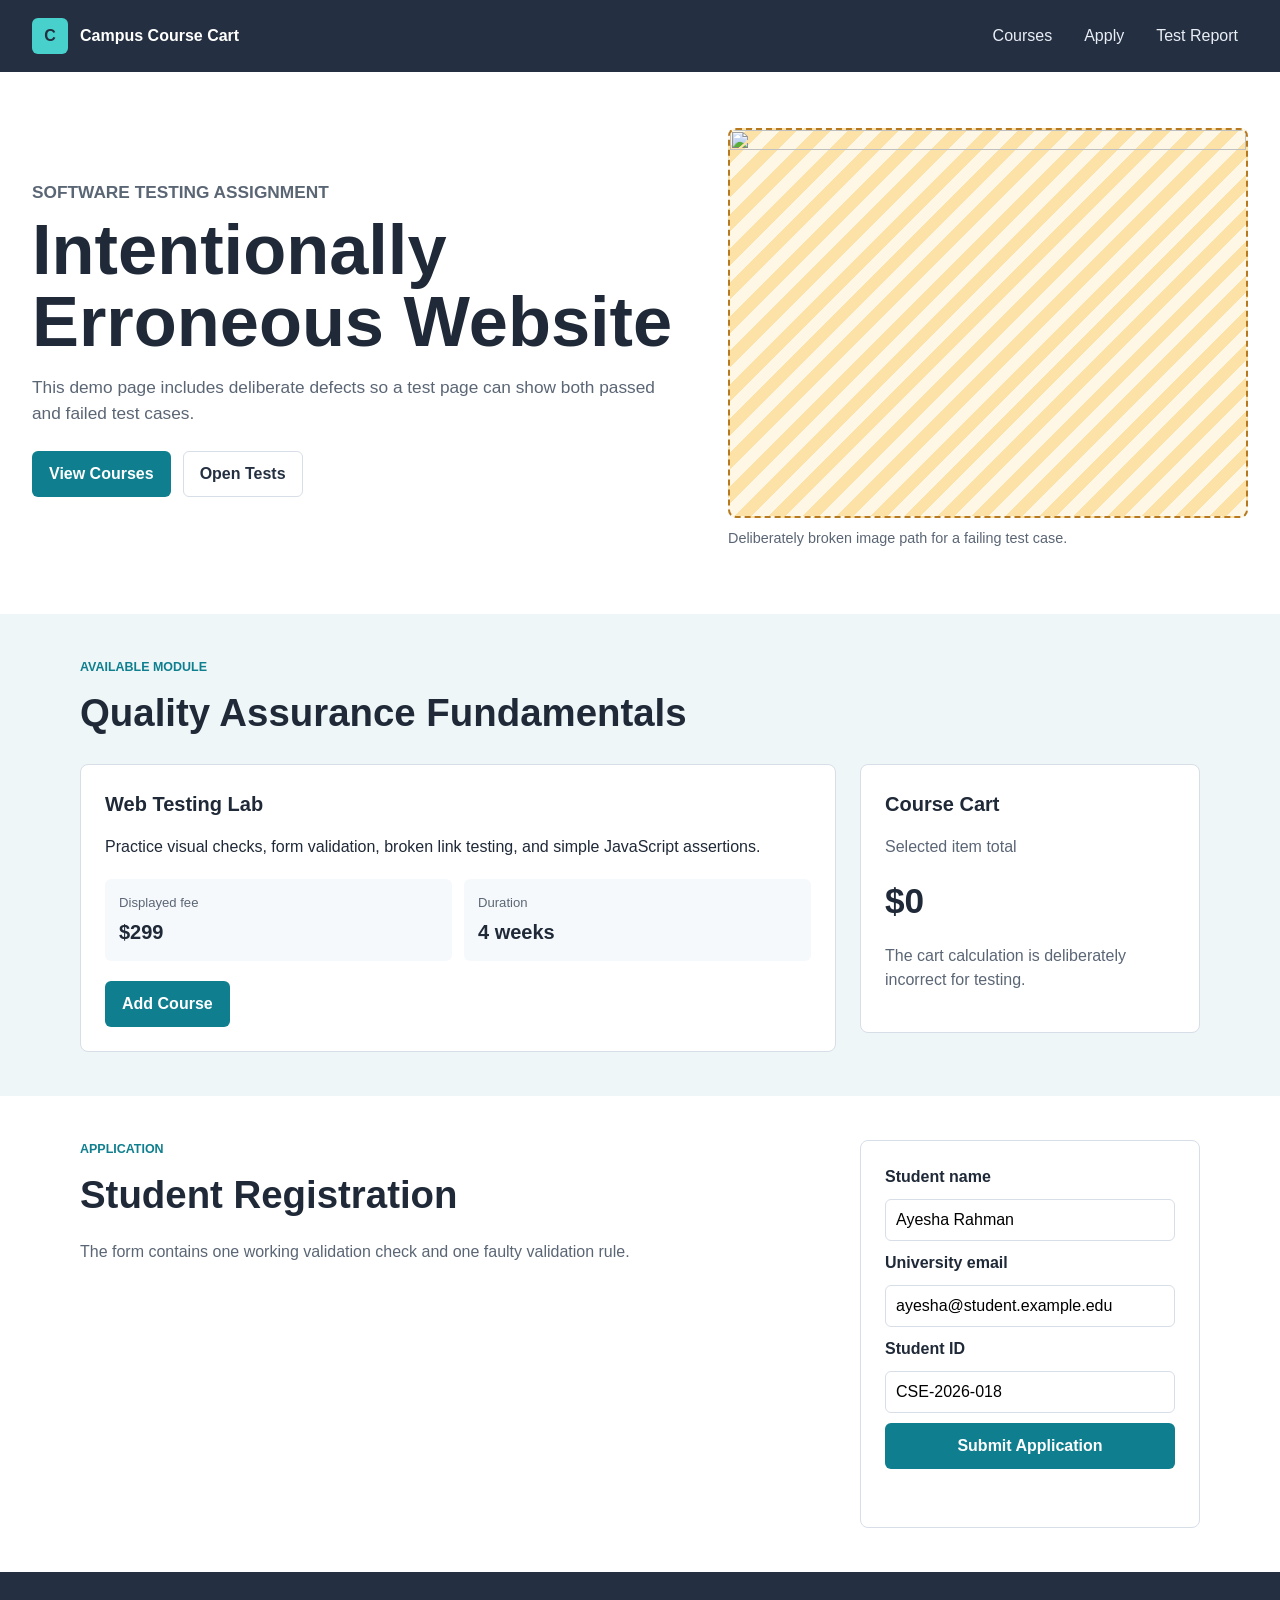
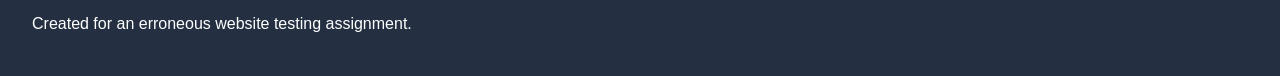
==== index.html @ 8a2e1907 "upload code" ====
<!doctype html>
<html lang="en">
  <head>
    <meta charset="UTF-8">
    <meta name="viewport" content="width=device-width, initial-scale=1.0">
    <title>Campus Course Cart - Erroneous Website</title>
    <link rel="stylesheet" href="styles.css">
  </head>
  <body>
    <header class="topbar">
      <a class="brand" href="index.html" aria-label="Campus Course Cart home">
        <span class="brand-mark">C</span>
        <span>Campus Course Cart</span>
      </a>
      <nav class="nav-links" aria-label="Main navigation">
        <a href="#courses">Courses</a>
        <a href="#admission-form">Apply</a>
        <a href="tests.html">Test Report</a>
      </nav>
    </header>

    <main>
      <section class="hero">
        <div class="hero-copy">
          <p class="eyebrow">Software Testing Assignment</p>
          <h1>Intentionally Erroneous Website</h1>
          <p>
            This demo page includes deliberate defects so a test page can show
            both passed and failed test cases.
          </p>
          <div class="hero-actions">
            <a class="button primary" href="#courses">View Courses</a>
            <a class="button secondary" href="tests.html">Open Tests</a>
          </div>
        </div>
        <figure class="hero-media">
          <img src="assets/missing-campus-lab.jpg" alt="">
          <figcaption>Deliberately broken image path for a failing test case.</figcaption>
        </figure>
      </section>

      <section class="section-band" id="courses" aria-labelledby="courses-title">
        <div class="section-inner">
          <div class="section-heading">
            <p class="eyebrow">Available module</p>
            <h2 id="courses-title">Quality Assurance Fundamentals</h2>
          </div>
          <div class="course-grid">
            <article class="course-card" data-price="199">
              <div>
                <h3>Web Testing Lab</h3>
                <p>
                  Practice visual checks, form validation, broken link testing,
                  and simple JavaScript assertions.
                </p>
              </div>
              <dl class="course-meta">
                <div>
                  <dt>Displayed fee</dt>
                  <dd id="displayed-price">$299</dd>
                </div>
                <div>
                  <dt>Duration</dt>
                  <dd>4 weeks</dd>
                </div>
              </dl>
              <button class="button primary" id="add-course" type="button">
                Add Course
              </button>
            </article>

            <aside class="summary-panel" aria-labelledby="cart-title">
              <h3 id="cart-title">Course Cart</h3>
              <p class="muted">Selected item total</p>
              <output id="cart-total">$0</output>
              <p class="small-note">
                The cart calculation is deliberately incorrect for testing.
              </p>
            </aside>
          </div>
        </div>
      </section>

      <section class="section-band light" aria-labelledby="form-title">
        <div class="section-inner form-layout">
          <div>
            <p class="eyebrow">Application</p>
            <h2 id="form-title">Student Registration</h2>
            <p class="muted">
              The form contains one working validation check and one faulty
              validation rule.
            </p>
          </div>

          <form class="registration-form" id="registration-form" novalidate>
            <label for="student-name">Student name</label>
            <input id="student-name" name="student-name" type="text" value="Ayesha Rahman">

            <label for="student-email">University email</label>
            <input id="student-email" name="student-email" type="email" value="ayesha@student.example.edu">

            <label for="student-id">Student ID</label>
            <input id="student-id" name="student-id" type="text" value="CSE-2026-018">

            <button class="button primary" id="submit-application" type="button">
              Submit Application
            </button>
            <p class="form-message" id="form-message" aria-live="polite"></p>
          </form>
        </div>
      </section>
    </main>

    <footer class="footer">
      <p>Created for an erroneous website testing assignment.</p>
    </footer>

    <script src="app.js"></script>
  </body>
</html>
---- styles.css ----
:root {
  --ink: #1f2937;
  --muted: #5b6675;
  --line: #d7dee8;
  --paper: #ffffff;
  --mist: #f4f7fb;
  --cyan: #0f7f8f;
  --green: #147a48;
  --red: #b42318;
  --amber: #b7791f;
  --charcoal: #243041;
}

* {
  box-sizing: border-box;
}

body {
  margin: 0;
  color: var(--ink);
  font-family: Arial, Helvetica, sans-serif;
  background: var(--mist);
  line-height: 1.5;
}

a {
  color: inherit;
}

.topbar {
  display: flex;
  align-items: center;
  justify-content: space-between;
  gap: 20px;
  min-height: 72px;
  padding: 0 32px;
  color: #ffffff;
  background: var(--charcoal);
}

.brand,
.nav-links {
  display: flex;
  align-items: center;
  gap: 12px;
}

.brand {
  font-weight: 700;
  text-decoration: none;
}

.brand-mark {
  display: inline-grid;
  width: 36px;
  height: 36px;
  place-items: center;
  border-radius: 6px;
  color: var(--charcoal);
  background: #48d1cc;
}

.nav-links a {
  padding: 8px 10px;
  border-radius: 6px;
  color: #e9eef6;
  text-decoration: none;
}

.nav-links a:hover {
  background: rgba(255, 255, 255, 0.12);
}

.hero,
.report-hero {
  display: grid;
  grid-template-columns: minmax(0, 1fr) minmax(280px, 520px);
  gap: 40px;
  align-items: center;
  padding: 56px 32px 64px;
  background: #ffffff;
}

.hero-copy,
.report-hero > div:first-child,
.section-inner {
  max-width: 1120px;
}

.hero h1,
.report-hero h1 {
  max-width: 760px;
  margin: 0 0 14px;
  font-size: clamp(2rem, 6vw, 4.4rem);
  line-height: 1.02;
  letter-spacing: 0;
}

.hero p,
.report-hero p {
  max-width: 640px;
  color: var(--muted);
  font-size: 1.08rem;
}

.eyebrow {
  margin: 0 0 8px;
  color: var(--cyan);
  font-size: 0.78rem;
  font-weight: 700;
  letter-spacing: 0;
  text-transform: uppercase;
}

.hero-actions {
  display: flex;
  flex-wrap: wrap;
  gap: 12px;
  margin-top: 24px;
}

.button {
  display: inline-flex;
  align-items: center;
  justify-content: center;
  min-height: 42px;
  padding: 10px 16px;
  border: 1px solid transparent;
  border-radius: 6px;
  font: inherit;
  font-weight: 700;
  text-decoration: none;
  cursor: pointer;
}

.button.primary {
  color: #ffffff;
  background: var(--cyan);
}

.button.secondary {
  color: var(--charcoal);
  border-color: var(--line);
  background: #ffffff;
}

.hero-media {
  margin: 0;
}

.hero-media img {
  display: block;
  width: 100%;
  aspect-ratio: 4 / 3;
  object-fit: cover;
  border: 2px dashed var(--amber);
  border-radius: 8px;
  background: repeating-linear-gradient(
    135deg,
    #fff7e6,
    #fff7e6 12px,
    #fde2a8 12px,
    #fde2a8 24px
  );
}

.hero-media figcaption,
.small-note,
.muted {
  color: var(--muted);
}

.hero-media figcaption {
  margin-top: 10px;
  font-size: 0.9rem;
}

.section-band {
  padding: 44px 32px;
  background: #eef6f7;
}

.section-band.light {
  background: #ffffff;
}

.section-inner {
  margin: 0 auto;
}

.section-heading {
  margin-bottom: 22px;
}

.section-heading h2,
.form-layout h2 {
  margin: 0;
  font-size: clamp(1.6rem, 4vw, 2.4rem);
  letter-spacing: 0;
}

.course-grid,
.form-layout {
  display: grid;
  grid-template-columns: minmax(0, 1fr) 340px;
  gap: 24px;
  align-items: start;
}

.course-card,
.summary-panel,
.registration-form {
  border: 1px solid var(--line);
  border-radius: 8px;
  background: var(--paper);
}

.course-card,
.summary-panel {
  padding: 24px;
}

.course-card h3,
.summary-panel h3 {
  margin: 0 0 10px;
  font-size: 1.25rem;
}

.course-meta {
  display: grid;
  grid-template-columns: repeat(2, minmax(0, 1fr));
  gap: 12px;
  margin: 20px 0;
}

.course-meta div {
  padding: 14px;
  border-radius: 6px;
  background: #f6f9fc;
}

.course-meta dt {
  color: var(--muted);
  font-size: 0.82rem;
}

.course-meta dd {
  margin: 4px 0 0;
  font-size: 1.25rem;
  font-weight: 700;
}

#cart-total {
  display: block;
  margin: 8px 0;
  font-size: 2.2rem;
  font-weight: 800;
}

.registration-form {
  display: grid;
  gap: 10px;
  padding: 24px;
}

.registration-form label {
  font-weight: 700;
}

.registration-form input {
  width: 100%;
  min-height: 42px;
  padding: 8px 10px;
  border: 1px solid var(--line);
  border-radius: 6px;
  font: inherit;
}

.form-message {
  min-height: 24px;
  margin: 0;
  color: var(--red);
  font-weight: 700;
}

.footer {
  padding: 24px 32px;
  color: #ffffff;
  background: var(--charcoal);
}

.scoreboard {
  display: grid;
  grid-template-columns: repeat(2, minmax(120px, 1fr));
  gap: 12px;
}

.scoreboard div {
  padding: 22px;
  border: 1px solid var(--line);
  border-radius: 8px;
  background: #ffffff;
}

.scoreboard span {
  display: block;
  font-size: 3rem;
  font-weight: 800;
}

.scoreboard small {
  color: var(--muted);
  font-weight: 700;
  text-transform: uppercase;
}

.result-table-wrap {
  overflow-x: auto;
  border: 1px solid var(--line);
  border-radius: 8px;
  background: #ffffff;
}

.result-table {
  width: 100%;
  min-width: 760px;
  border-collapse: collapse;
}

.result-table th,
.result-table td {
  padding: 14px 16px;
  border-bottom: 1px solid var(--line);
  text-align: left;
  vertical-align: top;
}

.result-table th {
  color: #ffffff;
  background: var(--charcoal);
}

.result-table tr:last-child td {
  border-bottom: 0;
}

.status {
  display: inline-flex;
  min-width: 78px;
  justify-content: center;
  padding: 5px 9px;
  border-radius: 999px;
  color: #ffffff;
  font-size: 0.82rem;
  font-weight: 800;
}

.status.pass {
  background: var(--green);
}

.status.fail {
  background: var(--red);
}

.test-frame {
  position: absolute;
  width: 1px;
  height: 1px;
  border: 0;
  opacity: 0;
  pointer-events: none;
}

@media (max-width: 800px) {
  .topbar,
  .nav-links,
  .hero-actions {
    align-items: stretch;
  }

  .topbar {
    flex-direction: column;
    padding: 16px;
  }

  .nav-links {
    width: 100%;
    justify-content: space-between;
  }

  .hero,
  .report-hero,
  .course-grid,
  .form-layout {
    grid-template-columns: 1fr;
  }

  .hero,
  .report-hero,
  .section-band {
    padding-right: 18px;
    padding-left: 18px;
  }
}
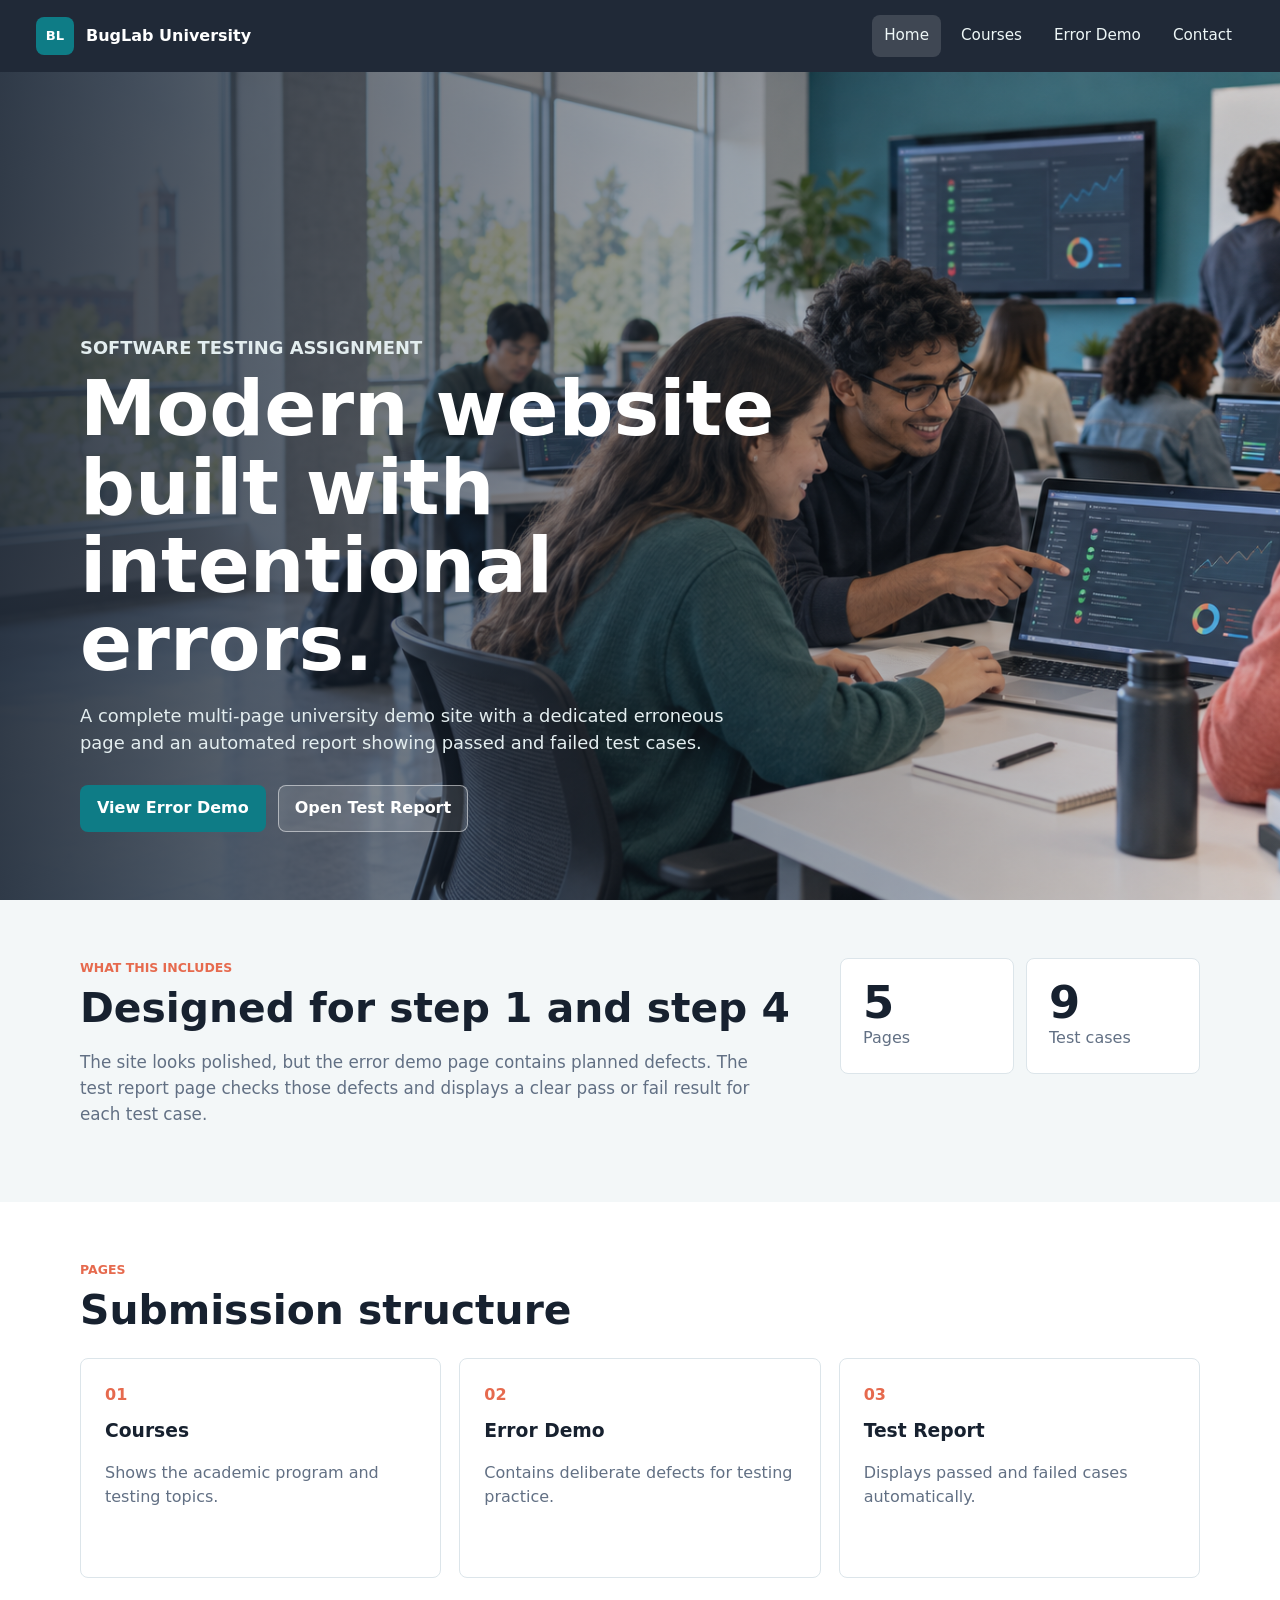
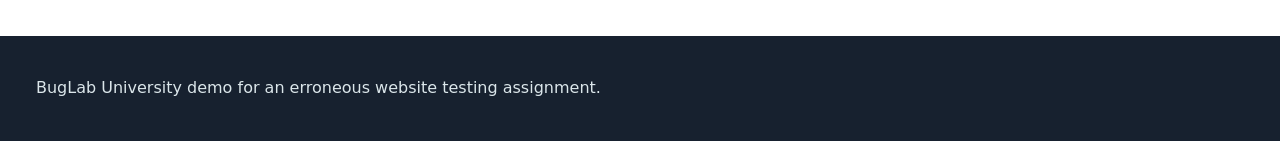
==== commit 04e3db96: "new design" ====
--- a/index.html
+++ b/index.html
@@ -3,116 +3,96 @@
   <head>
     <meta charset="UTF-8">
     <meta name="viewport" content="width=device-width, initial-scale=1.0">
-    <title>Campus Course Cart - Erroneous Website</title>
+    <title>BugLab University - Modern Erroneous Website</title>
     <link rel="stylesheet" href="styles.css">
   </head>
   <body>
-    <header class="topbar">
-      <a class="brand" href="index.html" aria-label="Campus Course Cart home">
-        <span class="brand-mark">C</span>
-        <span>Campus Course Cart</span>
+    <header class="site-header">
+      <a class="brand" href="index.html" aria-label="BugLab University home">
+        <span class="brand-mark">BL</span>
+        <span>BugLab University</span>
       </a>
-      <nav class="nav-links" aria-label="Main navigation">
-        <a href="#courses">Courses</a>
-        <a href="#admission-form">Apply</a>
-        <a href="tests.html">Test Report</a>
+      <button class="menu-toggle" type="button" aria-expanded="false" aria-controls="site-nav">Menu</button>
+      <nav class="site-nav" id="site-nav" aria-label="Main navigation">
+        <a class="active" href="index.html">Home</a>
+        <a href="courses.html">Courses</a>
+        <a href="error-demo.html">Error Demo</a>
+        <!-- <a href="tests.html">Test Report</a> -->
+        <a href="contact.html">Contact</a>
       </nav>
     </header>
 
     <main>
       <section class="hero">
-        <div class="hero-copy">
+        <img src="assets/testing-lab-hero.png" alt="Students testing software in a modern university lab">
+        <div class="hero-overlay"></div>
+        <div class="hero-content">
           <p class="eyebrow">Software Testing Assignment</p>
-          <h1>Intentionally Erroneous Website</h1>
+          <h1>Modern website built with intentional errors.</h1>
           <p>
-            This demo page includes deliberate defects so a test page can show
-            both passed and failed test cases.
+            A complete multi-page university demo site with a dedicated erroneous page
+            and an automated report showing passed and failed test cases.
           </p>
-          <div class="hero-actions">
-            <a class="button primary" href="#courses">View Courses</a>
-            <a class="button secondary" href="tests.html">Open Tests</a>
-          </div>
-        </div>
-        <figure class="hero-media">
-          <img src="assets/missing-campus-lab.jpg" alt="">
-          <figcaption>Deliberately broken image path for a failing test case.</figcaption>
-        </figure>
-      </section>
-
-      <section class="section-band" id="courses" aria-labelledby="courses-title">
-        <div class="section-inner">
-          <div class="section-heading">
-            <p class="eyebrow">Available module</p>
-            <h2 id="courses-title">Quality Assurance Fundamentals</h2>
-          </div>
-          <div class="course-grid">
-            <article class="course-card" data-price="199">
-              <div>
-                <h3>Web Testing Lab</h3>
-                <p>
-                  Practice visual checks, form validation, broken link testing,
-                  and simple JavaScript assertions.
-                </p>
-              </div>
-              <dl class="course-meta">
-                <div>
-                  <dt>Displayed fee</dt>
-                  <dd id="displayed-price">$299</dd>
-                </div>
-                <div>
-                  <dt>Duration</dt>
-                  <dd>4 weeks</dd>
-                </div>
-              </dl>
-              <button class="button primary" id="add-course" type="button">
-                Add Course
-              </button>
-            </article>
-
-            <aside class="summary-panel" aria-labelledby="cart-title">
-              <h3 id="cart-title">Course Cart</h3>
-              <p class="muted">Selected item total</p>
-              <output id="cart-total">$0</output>
-              <p class="small-note">
-                The cart calculation is deliberately incorrect for testing.
-              </p>
-            </aside>
+          <div class="actions">
+            <a class="btn primary" href="error-demo.html">View Error Demo</a>
+            <a class="btn ghost" href="tests.html">Open Test Report</a>
           </div>
         </div>
       </section>
 
-      <section class="section-band light" aria-labelledby="form-title">
-        <div class="section-inner form-layout">
+      <section class="band">
+        <div class="container split">
           <div>
-            <p class="eyebrow">Application</p>
-            <h2 id="form-title">Student Registration</h2>
-            <p class="muted">
-              The form contains one working validation check and one faulty
-              validation rule.
+            <p class="eyebrow">What this includes</p>
+            <h2>Designed for step 1 and step 4</h2>
+            <p class="lead">
+              The site looks polished, but the error demo page contains planned
+              defects. The test report page checks those defects and displays a
+              clear pass or fail result for each test case.
             </p>
           </div>
+          <div class="metric-grid">
+            <article class="metric">
+              <strong>5</strong>
+              <span>Pages</span>
+            </article>
+            <article class="metric">
+              <strong>9</strong>
+              <span>Test cases</span>
+            </article>
+          </div>
+        </div>
+      </section>
 
-          <form class="registration-form" id="registration-form" novalidate>
-            <label for="student-name">Student name</label>
-            <input id="student-name" name="student-name" type="text" value="Ayesha Rahman">
-
-            <label for="student-email">University email</label>
-            <input id="student-email" name="student-email" type="email" value="ayesha@student.example.edu">
-
-            <label for="student-id">Student ID</label>
-            <input id="student-id" name="student-id" type="text" value="CSE-2026-018">
-
-            <button class="button primary" id="submit-application" type="button">
-              Submit Application
-            </button>
-            <p class="form-message" id="form-message" aria-live="polite"></p>
-          </form>
+      <section class="band light">
+        <div class="container">
+          <div class="section-title">
+            <p class="eyebrow">Pages</p>
+            <h2>Submission structure</h2>
+          </div>
+          <div class="card-grid">
+            <a class="feature-card" href="courses.html">
+              <span>01</span>
+              <h3>Courses</h3>
+              <p>Shows the academic program and testing topics.</p>
+            </a>
+            <a class="feature-card" href="error-demo.html">
+              <span>02</span>
+              <h3>Error Demo</h3>
+              <p>Contains deliberate defects for testing practice.</p>
+            </a>
+            <a class="feature-card" href="tests.html">
+              <span>03</span>
+              <h3>Test Report</h3>
+              <p>Displays passed and failed cases automatically.</p>
+            </a>
+          </div>
         </div>
       </section>
     </main>
 
-    <footer class="footer">
-      <p>Created for an erroneous website testing assignment.</p>
+    <footer class="site-footer">
+      <p>BugLab University demo for an erroneous website testing assignment.</p>
     </footer>
 
     <script src="app.js"></script>
--- a/styles.css
+++ b/styles.css
@@ -1,14 +1,15 @@
 :root {
-  --ink: #1f2937;
-  --muted: #5b6675;
-  --line: #d7dee8;
+  --ink: #17212f;
+  --muted: #627084;
   --paper: #ffffff;
-  --mist: #f4f7fb;
-  --cyan: #0f7f8f;
-  --green: #147a48;
-  --red: #b42318;
-  --amber: #b7791f;
-  --charcoal: #243041;
+  --soft: #f3f7f8;
+  --line: #dce5ea;
+  --teal: #0e7c86;
+  --teal-dark: #075b64;
+  --coral: #e66a4e;
+  --navy: #1f375d;
+  --green: #14804a;
+  --red: #ba2f28;
 }
 
 * {
@@ -18,225 +19,375 @@
 body {
   margin: 0;
   color: var(--ink);
-  font-family: Arial, Helvetica, sans-serif;
-  background: var(--mist);
-  line-height: 1.5;
+  font-family: Inter, ui-sans-serif, system-ui, -apple-system, BlinkMacSystemFont, "Segoe UI", Arial, sans-serif;
+  background: var(--soft);
+  line-height: 1.55;
 }
 
 a {
   color: inherit;
 }
 
-.topbar {
+.site-header {
+  position: sticky;
+  top: 0;
+  z-index: 10;
   display: flex;
   align-items: center;
   justify-content: space-between;
-  gap: 20px;
+  gap: 22px;
   min-height: 72px;
-  padding: 0 32px;
-  color: #ffffff;
-  background: var(--charcoal);
-}
-
-.brand,
-.nav-links {
+  padding: 0 36px;
+  color: #ffffff;
+  background: rgba(23, 33, 47, 0.96);
+  backdrop-filter: blur(14px);
+}
+
+.brand {
+  display: inline-flex;
+  align-items: center;
+  gap: 12px;
+  font-weight: 800;
+  text-decoration: none;
+}
+
+.brand-mark {
+  display: inline-grid;
+  width: 38px;
+  height: 38px;
+  place-items: center;
+  border-radius: 8px;
+  color: #ffffff;
+  background: var(--teal);
+  font-size: 0.82rem;
+}
+
+.site-nav {
   display: flex;
   align-items: center;
-  gap: 12px;
-}
-
-.brand {
-  font-weight: 700;
+  gap: 8px;
+}
+
+.site-nav a,
+.menu-toggle {
+  border-radius: 8px;
+  color: #eef7f7;
   text-decoration: none;
-}
-
-.brand-mark {
-  display: inline-grid;
-  width: 36px;
-  height: 36px;
-  place-items: center;
-  border-radius: 6px;
-  color: var(--charcoal);
-  background: #48d1cc;
-}
-
-.nav-links a {
-  padding: 8px 10px;
-  border-radius: 6px;
-  color: #e9eef6;
-  text-decoration: none;
-}
-
-.nav-links a:hover {
-  background: rgba(255, 255, 255, 0.12);
-}
-
-.hero,
-.report-hero {
-  display: grid;
-  grid-template-columns: minmax(0, 1fr) minmax(280px, 520px);
-  gap: 40px;
-  align-items: center;
-  padding: 56px 32px 64px;
-  background: #ffffff;
-}
-
-.hero-copy,
-.report-hero > div:first-child,
-.section-inner {
-  max-width: 1120px;
-}
-
-.hero h1,
-.report-hero h1 {
-  max-width: 760px;
-  margin: 0 0 14px;
-  font-size: clamp(2rem, 6vw, 4.4rem);
+  font-size: 0.95rem;
+}
+
+.site-nav a {
+  padding: 9px 12px;
+}
+
+.site-nav a:hover,
+.site-nav a.active {
+  background: rgba(255, 255, 255, 0.14);
+}
+
+.menu-toggle {
+  display: none;
+  border: 1px solid rgba(255, 255, 255, 0.22);
+  padding: 8px 12px;
+  background: transparent;
+}
+
+.hero {
+  position: relative;
+  min-height: calc(100vh - 72px);
+  display: grid;
+  align-items: end;
+  overflow: hidden;
+  background: var(--ink);
+}
+
+.hero img {
+  position: absolute;
+  inset: 0;
+  width: 100%;
+  height: 100%;
+  object-fit: cover;
+}
+
+.hero-overlay {
+  position: absolute;
+  inset: 0;
+  background: linear-gradient(90deg, rgba(23, 33, 47, 0.88), rgba(23, 33, 47, 0.44), rgba(23, 33, 47, 0.12));
+}
+
+.hero-content {
+  position: relative;
+  width: min(1120px, calc(100% - 48px));
+  margin: 0 auto;
+  padding: 0 0 68px;
+  color: #ffffff;
+}
+
+.hero-content h1,
+.page-header h1 {
+  max-width: 780px;
+  margin: 0 0 16px;
+  font-size: clamp(2.15rem, 6vw, 4.8rem);
   line-height: 1.02;
   letter-spacing: 0;
 }
 
-.hero p,
-.report-hero p {
-  max-width: 640px;
-  color: var(--muted);
-  font-size: 1.08rem;
+.hero-content p {
+  max-width: 680px;
+  color: #e3edef;
+  font-size: 1.12rem;
 }
 
 .eyebrow {
-  margin: 0 0 8px;
-  color: var(--cyan);
+  margin: 0 0 9px;
+  color: var(--coral);
   font-size: 0.78rem;
-  font-weight: 700;
+  font-weight: 850;
   letter-spacing: 0;
   text-transform: uppercase;
 }
 
-.hero-actions {
+.actions {
   display: flex;
   flex-wrap: wrap;
   gap: 12px;
-  margin-top: 24px;
-}
-
-.button {
+  margin-top: 28px;
+}
+
+.btn {
   display: inline-flex;
   align-items: center;
   justify-content: center;
-  min-height: 42px;
+  min-height: 44px;
   padding: 10px 16px;
   border: 1px solid transparent;
-  border-radius: 6px;
+  border-radius: 8px;
   font: inherit;
-  font-weight: 700;
+  font-weight: 800;
   text-decoration: none;
   cursor: pointer;
 }
 
-.button.primary {
-  color: #ffffff;
-  background: var(--cyan);
-}
-
-.button.secondary {
-  color: var(--charcoal);
-  border-color: var(--line);
+.btn.primary {
+  color: #ffffff;
+  background: var(--teal);
+}
+
+.btn.primary:hover {
+  background: var(--teal-dark);
+}
+
+.btn.ghost {
+  color: #ffffff;
+  border-color: rgba(255, 255, 255, 0.5);
+  background: rgba(255, 255, 255, 0.12);
+}
+
+.container {
+  width: min(1120px, calc(100% - 48px));
+  margin: 0 auto;
+}
+
+.band {
+  padding: 58px 0;
+  background: var(--soft);
+}
+
+.band.light {
   background: #ffffff;
 }
 
-.hero-media {
+.split,
+.report-top,
+.product-layout,
+.form-layout,
+.contact-grid {
+  display: grid;
+  grid-template-columns: minmax(0, 1fr) 360px;
+  gap: 28px;
+  align-items: start;
+}
+
+.lead {
+  max-width: 680px;
+  color: var(--muted);
+  font-size: 1.05rem;
+}
+
+.page-header .lead {
+  color: #e9f3f4;
+}
+
+.section-title {
+  margin-bottom: 24px;
+}
+
+.section-title h2,
+.split h2,
+.form-layout h2 {
   margin: 0;
-}
-
-.hero-media img {
+  font-size: clamp(1.6rem, 4vw, 2.55rem);
+  line-height: 1.12;
+  letter-spacing: 0;
+}
+
+.metric-grid,
+.scoreboard {
+  display: grid;
+  grid-template-columns: repeat(2, minmax(0, 1fr));
+  gap: 12px;
+}
+
+.metric,
+.scoreboard div,
+.feature-card,
+.course-row,
+.course-card,
+.summary-panel,
+.registration-form,
+.contact-panel {
+  border: 1px solid var(--line);
+  border-radius: 8px;
+  background: var(--paper);
+}
+
+.metric,
+.scoreboard div {
+  padding: 22px;
+}
+
+.metric strong,
+.scoreboard span {
+  display: block;
+  font-size: 2.8rem;
+  line-height: 1;
+}
+
+.metric span,
+.scoreboard small,
+.muted,
+.small-note {
+  color: var(--muted);
+}
+
+.card-grid {
+  display: grid;
+  grid-template-columns: repeat(3, minmax(0, 1fr));
+  gap: 18px;
+}
+
+.feature-card {
+  min-height: 220px;
+  padding: 24px;
+  text-decoration: none;
+  transition: transform 180ms ease, border-color 180ms ease;
+}
+
+.feature-card:hover {
+  transform: translateY(-4px);
+  border-color: var(--teal);
+}
+
+.feature-card span {
+  color: var(--coral);
+  font-weight: 850;
+}
+
+.feature-card h3,
+.course-row h2,
+.course-card h2,
+.summary-panel h2,
+.contact-panel h2 {
+  margin: 8px 0;
+  letter-spacing: 0;
+}
+
+.feature-card p,
+.course-row p,
+.course-card p,
+.contact-panel p,
+.contact-panel li {
+  color: var(--muted);
+}
+
+.page-header {
+  padding: 78px 0 64px;
+  color: #ffffff;
+  background:
+    linear-gradient(135deg, rgba(14, 124, 134, 0.92), rgba(31, 55, 93, 0.96)),
+    url("assets/testing-lab-hero.png") center / cover;
+}
+
+.page-header.compact {
+  padding-bottom: 48px;
+}
+
+.course-list {
+  display: grid;
+  gap: 16px;
+}
+
+.course-row {
+  display: flex;
+  align-items: center;
+  justify-content: space-between;
+  gap: 18px;
+  padding: 24px;
+}
+
+.tag {
+  display: inline-flex;
+  width: fit-content;
+  margin: 0 0 8px;
+  padding: 5px 9px;
+  border-radius: 999px;
+  color: #ffffff;
+  background: var(--teal);
+  font-size: 0.78rem;
+  font-weight: 800;
+}
+
+.tag.coral {
+  background: var(--coral);
+}
+
+.tag.navy {
+  background: var(--navy);
+}
+
+.product-layout {
+  grid-template-columns: minmax(0, 1fr) 320px;
+}
+
+.course-card,
+.summary-panel,
+.registration-form,
+.contact-panel {
+  padding: 24px;
+}
+
+.broken-preview {
   display: block;
   width: 100%;
-  aspect-ratio: 4 / 3;
+  aspect-ratio: 16 / 8;
   object-fit: cover;
-  border: 2px dashed var(--amber);
-  border-radius: 8px;
-  background: repeating-linear-gradient(
-    135deg,
-    #fff7e6,
-    #fff7e6 12px,
-    #fde2a8 12px,
-    #fde2a8 24px
-  );
-}
-
-.hero-media figcaption,
-.small-note,
-.muted {
-  color: var(--muted);
-}
-
-.hero-media figcaption {
-  margin-top: 10px;
-  font-size: 0.9rem;
-}
-
-.section-band {
-  padding: 44px 32px;
-  background: #eef6f7;
-}
-
-.section-band.light {
-  background: #ffffff;
-}
-
-.section-inner {
-  margin: 0 auto;
-}
-
-.section-heading {
-  margin-bottom: 22px;
-}
-
-.section-heading h2,
-.form-layout h2 {
-  margin: 0;
-  font-size: clamp(1.6rem, 4vw, 2.4rem);
-  letter-spacing: 0;
-}
-
-.course-grid,
-.form-layout {
-  display: grid;
-  grid-template-columns: minmax(0, 1fr) 340px;
-  gap: 24px;
-  align-items: start;
-}
-
-.course-card,
-.summary-panel,
-.registration-form {
-  border: 1px solid var(--line);
-  border-radius: 8px;
-  background: var(--paper);
-}
-
-.course-card,
-.summary-panel {
-  padding: 24px;
-}
-
-.course-card h3,
-.summary-panel h3 {
-  margin: 0 0 10px;
-  font-size: 1.25rem;
+  margin-bottom: 20px;
+  border: 2px dashed var(--coral);
+  border-radius: 8px;
+  background: repeating-linear-gradient(135deg, #fff2ef, #fff2ef 12px, #ffd8d0 12px, #ffd8d0 24px);
 }
 
 .course-meta {
   display: grid;
   grid-template-columns: repeat(2, minmax(0, 1fr));
   gap: 12px;
-  margin: 20px 0;
+  margin: 22px 0;
 }
 
 .course-meta div {
   padding: 14px;
-  border-radius: 6px;
-  background: #f6f9fc;
+  border-radius: 8px;
+  background: #f6fafb;
 }
 
 .course-meta dt {
@@ -246,33 +397,33 @@
 
 .course-meta dd {
   margin: 4px 0 0;
-  font-size: 1.25rem;
-  font-weight: 700;
+  font-size: 1.35rem;
+  font-weight: 850;
 }
 
 #cart-total {
   display: block;
   margin: 8px 0;
-  font-size: 2.2rem;
-  font-weight: 800;
+  color: var(--teal-dark);
+  font-size: 2.6rem;
+  font-weight: 900;
 }
 
 .registration-form {
   display: grid;
   gap: 10px;
-  padding: 24px;
 }
 
 .registration-form label {
-  font-weight: 700;
+  font-weight: 750;
 }
 
 .registration-form input {
   width: 100%;
-  min-height: 42px;
-  padding: 8px 10px;
+  min-height: 44px;
+  padding: 9px 11px;
   border: 1px solid var(--line);
-  border-radius: 6px;
+  border-radius: 8px;
   font: inherit;
 }
 
@@ -280,38 +431,7 @@
   min-height: 24px;
   margin: 0;
   color: var(--red);
-  font-weight: 700;
-}
-
-.footer {
-  padding: 24px 32px;
-  color: #ffffff;
-  background: var(--charcoal);
-}
-
-.scoreboard {
-  display: grid;
-  grid-template-columns: repeat(2, minmax(120px, 1fr));
-  gap: 12px;
-}
-
-.scoreboard div {
-  padding: 22px;
-  border: 1px solid var(--line);
-  border-radius: 8px;
-  background: #ffffff;
-}
-
-.scoreboard span {
-  display: block;
-  font-size: 3rem;
   font-weight: 800;
-}
-
-.scoreboard small {
-  color: var(--muted);
-  font-weight: 700;
-  text-transform: uppercase;
 }
 
 .result-table-wrap {
@@ -329,7 +449,7 @@
 
 .result-table th,
 .result-table td {
-  padding: 14px 16px;
+  padding: 15px 16px;
   border-bottom: 1px solid var(--line);
   text-align: left;
   vertical-align: top;
@@ -337,7 +457,7 @@
 
 .result-table th {
   color: #ffffff;
-  background: var(--charcoal);
+  background: var(--navy);
 }
 
 .result-table tr:last-child td {
@@ -352,7 +472,7 @@
   border-radius: 999px;
   color: #ffffff;
   font-size: 0.82rem;
-  font-weight: 800;
+  font-weight: 850;
 }
 
 .status.pass {
@@ -372,34 +492,69 @@
   pointer-events: none;
 }
 
-@media (max-width: 800px) {
-  .topbar,
-  .nav-links,
-  .hero-actions {
+.contact-grid {
+  grid-template-columns: repeat(2, minmax(0, 1fr));
+}
+
+.contact-panel.accent {
+  border-color: rgba(230, 106, 78, 0.45);
+  background: #fff7f4;
+}
+
+.site-footer {
+  padding: 24px 36px;
+  color: #dbe6ea;
+  background: var(--ink);
+}
+
+@media (max-width: 880px) {
+  .site-header {
     align-items: stretch;
-  }
-
-  .topbar {
+    flex-wrap: wrap;
+    padding: 16px 20px;
+  }
+
+  .menu-toggle {
+    display: inline-flex;
+    align-items: center;
+    justify-content: center;
+  }
+
+  .site-nav {
+    display: none;
+    width: 100%;
     flex-direction: column;
-    padding: 16px;
-  }
-
-  .nav-links {
-    width: 100%;
-    justify-content: space-between;
-  }
-
-  .hero,
-  .report-hero,
-  .course-grid,
-  .form-layout {
+    align-items: stretch;
+  }
+
+  .site-nav.open {
+    display: flex;
+  }
+
+  .container,
+  .hero-content {
+    width: min(100% - 32px, 1120px);
+  }
+
+  .hero {
+    min-height: 620px;
+  }
+
+  .hero-overlay {
+    background: linear-gradient(180deg, rgba(23, 33, 47, 0.45), rgba(23, 33, 47, 0.92));
+  }
+
+  .split,
+  .report-top,
+  .product-layout,
+  .form-layout,
+  .contact-grid,
+  .card-grid {
     grid-template-columns: 1fr;
   }
 
-  .hero,
-  .report-hero,
-  .section-band {
-    padding-right: 18px;
-    padding-left: 18px;
-  }
-}
+  .course-row {
+    align-items: flex-start;
+    flex-direction: column;
+  }
+}
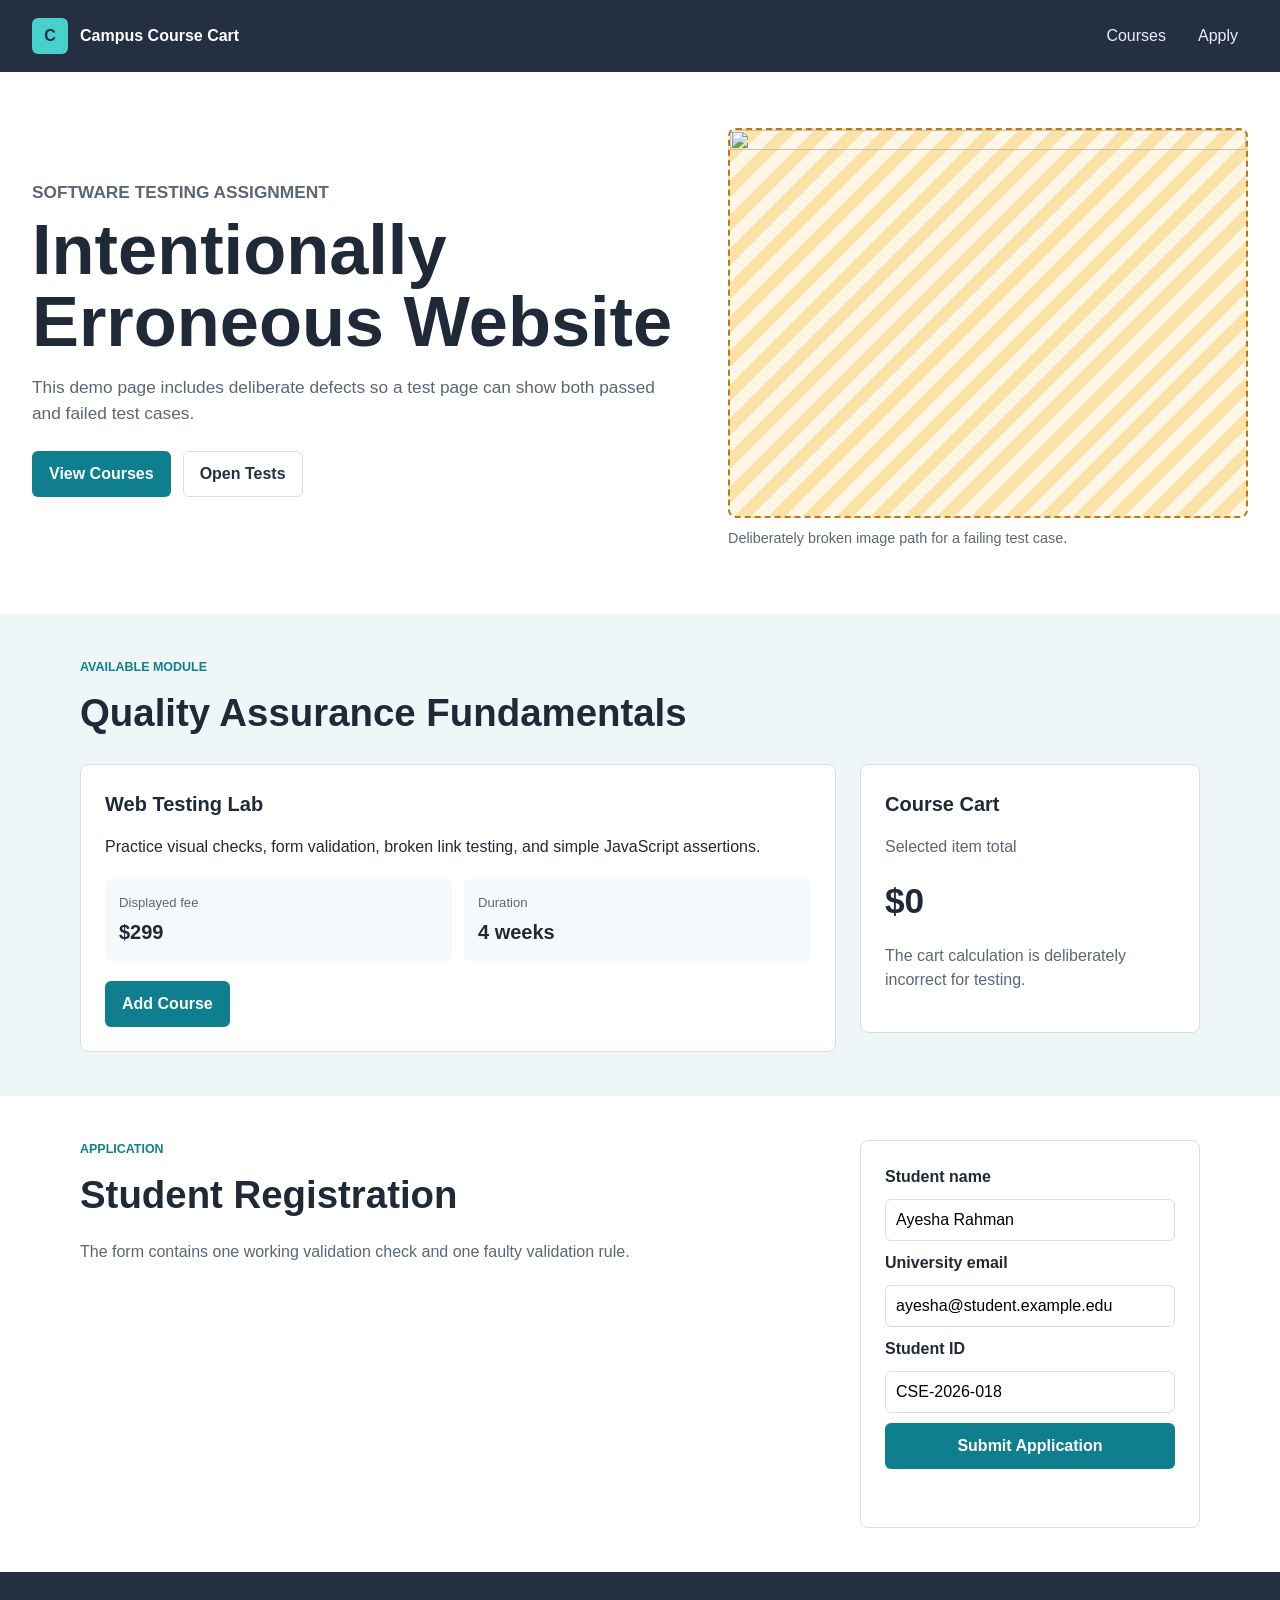
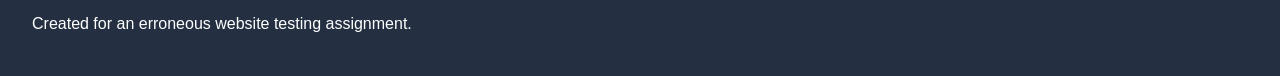
==== commit 60667471: "update code" ====
--- a/index.html
+++ b/index.html
@@ -3,98 +3,118 @@
   <head>
     <meta charset="UTF-8">
     <meta name="viewport" content="width=device-width, initial-scale=1.0">
-    <title>BugLab University - Modern Erroneous Website</title>
+    <title>Campus Course Cart - Erroneous Website</title>
     <link rel="stylesheet" href="styles.css">
   </head>
   <body>
-    <header class="site-header">
-      <a class="brand" href="index.html" aria-label="BugLab University home">
-        <span class="brand-mark">BL</span>
-        <span>BugLab University</span>
+    <header class="topbar">
+      <a class="brand" href="index.html" aria-label="Campus Course Cart home">
+        <span class="brand-mark">C</span>
+        <span>Campus Course Cart</span>
       </a>
-      <button class="menu-toggle" type="button" aria-expanded="false" aria-controls="site-nav">Menu</button>
-      <nav class="site-nav" id="site-nav" aria-label="Main navigation">
-        <a class="active" href="index.html">Home</a>
-        <a href="courses.html">Courses</a>
-        <a href="error-demo.html">Error Demo</a>
+      <nav class="nav-links" aria-label="Main navigation">
+        <a href="#courses">Courses</a>
+        <a href="#admission-form">Apply</a>
         <!-- <a href="tests.html">Test Report</a> -->
-        <a href="contact.html">Contact</a>
       </nav>
     </header>
 
     <main>
       <section class="hero">
-        <img src="assets/testing-lab-hero.png" alt="Students testing software in a modern university lab">
-        <div class="hero-overlay"></div>
-        <div class="hero-content">
+        <div class="hero-copy">
           <p class="eyebrow">Software Testing Assignment</p>
-          <h1>Modern website built with intentional errors.</h1>
+          <h1>Intentionally Erroneous Website</h1>
           <p>
-            A complete multi-page university demo site with a dedicated erroneous page
-            and an automated report showing passed and failed test cases.
+            This demo page includes deliberate defects so a test page can show
+            both passed and failed test cases.
           </p>
-          <div class="actions">
-            <a class="btn primary" href="error-demo.html">View Error Demo</a>
-            <a class="btn ghost" href="tests.html">Open Test Report</a>
+          <div class="hero-actions">
+            <a class="button primary" href="#courses">View Courses</a>
+            <a class="button secondary" href="tests.html">Open Tests</a>
+          </div>
+        </div>
+        <figure class="hero-media">
+          <img src="assets/missing-campus-lab.jpg" alt="">
+          <figcaption>Deliberately broken image path for a failing test case.</figcaption>
+        </figure>
+      </section>
+
+      <section class="section-band" id="courses" aria-labelledby="courses-title">
+        <div class="section-inner">
+          <div class="section-heading">
+            <p class="eyebrow">Available module</p>
+            <h2 id="courses-title">Quality Assurance Fundamentals</h2>
+          </div>
+          <div class="course-grid">
+            <article class="course-card" data-price="199">
+              <div>
+                <h3>Web Testing Lab</h3>
+                <p>
+                  Practice visual checks, form validation, broken link testing,
+                  and simple JavaScript assertions.
+                </p>
+              </div>
+              <dl class="course-meta">
+                <div>
+                  <dt>Displayed fee</dt>
+                  <dd id="displayed-price">$299</dd>
+                </div>
+                <div>
+                  <dt>Duration</dt>
+                  <dd>4 weeks</dd>
+                </div>
+              </dl>
+              <button class="button primary" id="add-course" type="button">
+                Add Course
+              </button>
+            </article>
+
+            <aside class="summary-panel" aria-labelledby="cart-title">
+              <h3 id="cart-title">Course Cart</h3>
+              <p class="muted">Selected item total</p>
+              <output id="cart-total">$0</output>
+              <p class="small-note">
+                The cart calculation is deliberately incorrect for testing.
+              </p>
+            </aside>
           </div>
         </div>
       </section>
 
-      <section class="band">
-        <div class="container split">
+      <section class="section-band light" aria-labelledby="form-title">
+        <div class="section-inner form-layout">
           <div>
-            <p class="eyebrow">What this includes</p>
-            <h2>Designed for step 1 and step 4</h2>
-            <p class="lead">
-              The site looks polished, but the error demo page contains planned
-              defects. The test report page checks those defects and displays a
-              clear pass or fail result for each test case.
+            <p class="eyebrow">Application</p>
+            <h2 id="form-title">Student Registration</h2>
+            <p class="muted">
+              The form contains one working validation check and one faulty
+              validation rule.
             </p>
           </div>
-          <div class="metric-grid">
-            <article class="metric">
-              <strong>5</strong>
-              <span>Pages</span>
-            </article>
-            <article class="metric">
-              <strong>9</strong>
-              <span>Test cases</span>
-            </article>
-          </div>
-        </div>
-      </section>
 
-      <section class="band light">
-        <div class="container">
-          <div class="section-title">
-            <p class="eyebrow">Pages</p>
-            <h2>Submission structure</h2>
-          </div>
-          <div class="card-grid">
-            <a class="feature-card" href="courses.html">
-              <span>01</span>
-              <h3>Courses</h3>
-              <p>Shows the academic program and testing topics.</p>
-            </a>
-            <a class="feature-card" href="error-demo.html">
-              <span>02</span>
-              <h3>Error Demo</h3>
-              <p>Contains deliberate defects for testing practice.</p>
-            </a>
-            <a class="feature-card" href="tests.html">
-              <span>03</span>
-              <h3>Test Report</h3>
-              <p>Displays passed and failed cases automatically.</p>
-            </a>
-          </div>
+          <form class="registration-form" id="registration-form" novalidate>
+            <label for="student-name">Student name</label>
+            <input id="student-name" name="student-name" type="text" value="Ayesha Rahman">
+
+            <label for="student-email">University email</label>
+            <input id="student-email" name="student-email" type="email" value="ayesha@student.example.edu">
+
+            <label for="student-id">Student ID</label>
+            <input id="student-id" name="student-id" type="text" value="CSE-2026-018">
+
+            <button class="button primary" id="submit-application" type="button">
+              Submit Application
+            </button>
+            <p class="form-message" id="form-message" aria-live="polite"></p>
+          </form>
         </div>
       </section>
     </main>
 
-    <footer class="site-footer">
-      <p>BugLab University demo for an erroneous website testing assignment.</p>
+    <footer class="footer">
+      <p>Created for an erroneous website testing assignment.</p>
     </footer>
 
     <script src="app.js"></script>
   </body>
-</html>
+</html>
--- a/styles.css
+++ b/styles.css
@@ -1,15 +1,14 @@
 :root {
-  --ink: #17212f;
-  --muted: #627084;
+  --ink: #1f2937;
+  --muted: #5b6675;
+  --line: #d7dee8;
   --paper: #ffffff;
-  --soft: #f3f7f8;
-  --line: #dce5ea;
-  --teal: #0e7c86;
-  --teal-dark: #075b64;
-  --coral: #e66a4e;
-  --navy: #1f375d;
-  --green: #14804a;
-  --red: #ba2f28;
+  --mist: #f4f7fb;
+  --cyan: #0f7f8f;
+  --green: #147a48;
+  --red: #b42318;
+  --amber: #b7791f;
+  --charcoal: #243041;
 }
 
 * {
@@ -19,375 +18,225 @@
 body {
   margin: 0;
   color: var(--ink);
-  font-family: Inter, ui-sans-serif, system-ui, -apple-system, BlinkMacSystemFont, "Segoe UI", Arial, sans-serif;
-  background: var(--soft);
-  line-height: 1.55;
+  font-family: Arial, Helvetica, sans-serif;
+  background: var(--mist);
+  line-height: 1.5;
 }
 
 a {
   color: inherit;
 }
 
-.site-header {
-  position: sticky;
-  top: 0;
-  z-index: 10;
+.topbar {
   display: flex;
   align-items: center;
   justify-content: space-between;
-  gap: 22px;
+  gap: 20px;
   min-height: 72px;
-  padding: 0 36px;
+  padding: 0 32px;
   color: #ffffff;
-  background: rgba(23, 33, 47, 0.96);
-  backdrop-filter: blur(14px);
-}
-
-.brand {
-  display: inline-flex;
+  background: var(--charcoal);
+}
+
+.brand,
+.nav-links {
+  display: flex;
   align-items: center;
   gap: 12px;
-  font-weight: 800;
+}
+
+.brand {
+  font-weight: 700;
   text-decoration: none;
 }
 
 .brand-mark {
   display: inline-grid;
-  width: 38px;
-  height: 38px;
+  width: 36px;
+  height: 36px;
   place-items: center;
-  border-radius: 8px;
-  color: #ffffff;
-  background: var(--teal);
-  font-size: 0.82rem;
-}
-
-.site-nav {
-  display: flex;
+  border-radius: 6px;
+  color: var(--charcoal);
+  background: #48d1cc;
+}
+
+.nav-links a {
+  padding: 8px 10px;
+  border-radius: 6px;
+  color: #e9eef6;
+  text-decoration: none;
+}
+
+.nav-links a:hover {
+  background: rgba(255, 255, 255, 0.12);
+}
+
+.hero,
+.report-hero {
+  display: grid;
+  grid-template-columns: minmax(0, 1fr) minmax(280px, 520px);
+  gap: 40px;
   align-items: center;
-  gap: 8px;
-}
-
-.site-nav a,
-.menu-toggle {
-  border-radius: 8px;
-  color: #eef7f7;
-  text-decoration: none;
-  font-size: 0.95rem;
-}
-
-.site-nav a {
-  padding: 9px 12px;
-}
-
-.site-nav a:hover,
-.site-nav a.active {
-  background: rgba(255, 255, 255, 0.14);
-}
-
-.menu-toggle {
-  display: none;
-  border: 1px solid rgba(255, 255, 255, 0.22);
-  padding: 8px 12px;
-  background: transparent;
-}
-
-.hero {
-  position: relative;
-  min-height: calc(100vh - 72px);
-  display: grid;
-  align-items: end;
-  overflow: hidden;
-  background: var(--ink);
-}
-
-.hero img {
-  position: absolute;
-  inset: 0;
-  width: 100%;
-  height: 100%;
-  object-fit: cover;
-}
-
-.hero-overlay {
-  position: absolute;
-  inset: 0;
-  background: linear-gradient(90deg, rgba(23, 33, 47, 0.88), rgba(23, 33, 47, 0.44), rgba(23, 33, 47, 0.12));
-}
-
-.hero-content {
-  position: relative;
-  width: min(1120px, calc(100% - 48px));
-  margin: 0 auto;
-  padding: 0 0 68px;
-  color: #ffffff;
-}
-
-.hero-content h1,
-.page-header h1 {
-  max-width: 780px;
-  margin: 0 0 16px;
-  font-size: clamp(2.15rem, 6vw, 4.8rem);
+  padding: 56px 32px 64px;
+  background: #ffffff;
+}
+
+.hero-copy,
+.report-hero > div:first-child,
+.section-inner {
+  max-width: 1120px;
+}
+
+.hero h1,
+.report-hero h1 {
+  max-width: 760px;
+  margin: 0 0 14px;
+  font-size: clamp(2rem, 6vw, 4.4rem);
   line-height: 1.02;
   letter-spacing: 0;
 }
 
-.hero-content p {
-  max-width: 680px;
-  color: #e3edef;
-  font-size: 1.12rem;
+.hero p,
+.report-hero p {
+  max-width: 640px;
+  color: var(--muted);
+  font-size: 1.08rem;
 }
 
 .eyebrow {
-  margin: 0 0 9px;
-  color: var(--coral);
+  margin: 0 0 8px;
+  color: var(--cyan);
   font-size: 0.78rem;
-  font-weight: 850;
+  font-weight: 700;
   letter-spacing: 0;
   text-transform: uppercase;
 }
 
-.actions {
+.hero-actions {
   display: flex;
   flex-wrap: wrap;
   gap: 12px;
-  margin-top: 28px;
-}
-
-.btn {
+  margin-top: 24px;
+}
+
+.button {
   display: inline-flex;
   align-items: center;
   justify-content: center;
-  min-height: 44px;
+  min-height: 42px;
   padding: 10px 16px;
   border: 1px solid transparent;
-  border-radius: 8px;
+  border-radius: 6px;
   font: inherit;
-  font-weight: 800;
+  font-weight: 700;
   text-decoration: none;
   cursor: pointer;
 }
 
-.btn.primary {
+.button.primary {
   color: #ffffff;
-  background: var(--teal);
-}
-
-.btn.primary:hover {
-  background: var(--teal-dark);
-}
-
-.btn.ghost {
-  color: #ffffff;
-  border-color: rgba(255, 255, 255, 0.5);
-  background: rgba(255, 255, 255, 0.12);
-}
-
-.container {
-  width: min(1120px, calc(100% - 48px));
+  background: var(--cyan);
+}
+
+.button.secondary {
+  color: var(--charcoal);
+  border-color: var(--line);
+  background: #ffffff;
+}
+
+.hero-media {
+  margin: 0;
+}
+
+.hero-media img {
+  display: block;
+  width: 100%;
+  aspect-ratio: 4 / 3;
+  object-fit: cover;
+  border: 2px dashed var(--amber);
+  border-radius: 8px;
+  background: repeating-linear-gradient(
+    135deg,
+    #fff7e6,
+    #fff7e6 12px,
+    #fde2a8 12px,
+    #fde2a8 24px
+  );
+}
+
+.hero-media figcaption,
+.small-note,
+.muted {
+  color: var(--muted);
+}
+
+.hero-media figcaption {
+  margin-top: 10px;
+  font-size: 0.9rem;
+}
+
+.section-band {
+  padding: 44px 32px;
+  background: #eef6f7;
+}
+
+.section-band.light {
+  background: #ffffff;
+}
+
+.section-inner {
   margin: 0 auto;
 }
 
-.band {
-  padding: 58px 0;
-  background: var(--soft);
-}
-
-.band.light {
-  background: #ffffff;
-}
-
-.split,
-.report-top,
-.product-layout,
-.form-layout,
-.contact-grid {
-  display: grid;
-  grid-template-columns: minmax(0, 1fr) 360px;
-  gap: 28px;
-  align-items: start;
-}
-
-.lead {
-  max-width: 680px;
-  color: var(--muted);
-  font-size: 1.05rem;
-}
-
-.page-header .lead {
-  color: #e9f3f4;
-}
-
-.section-title {
-  margin-bottom: 24px;
-}
-
-.section-title h2,
-.split h2,
+.section-heading {
+  margin-bottom: 22px;
+}
+
+.section-heading h2,
 .form-layout h2 {
   margin: 0;
-  font-size: clamp(1.6rem, 4vw, 2.55rem);
-  line-height: 1.12;
+  font-size: clamp(1.6rem, 4vw, 2.4rem);
   letter-spacing: 0;
 }
 
-.metric-grid,
-.scoreboard {
+.course-grid,
+.form-layout {
   display: grid;
-  grid-template-columns: repeat(2, minmax(0, 1fr));
-  gap: 12px;
-}
-
-.metric,
-.scoreboard div,
-.feature-card,
-.course-row,
+  grid-template-columns: minmax(0, 1fr) 340px;
+  gap: 24px;
+  align-items: start;
+}
+
 .course-card,
 .summary-panel,
-.registration-form,
-.contact-panel {
+.registration-form {
   border: 1px solid var(--line);
   border-radius: 8px;
   background: var(--paper);
 }
 
-.metric,
-.scoreboard div {
-  padding: 22px;
-}
-
-.metric strong,
-.scoreboard span {
-  display: block;
-  font-size: 2.8rem;
-  line-height: 1;
-}
-
-.metric span,
-.scoreboard small,
-.muted,
-.small-note {
-  color: var(--muted);
-}
-
-.card-grid {
-  display: grid;
-  grid-template-columns: repeat(3, minmax(0, 1fr));
-  gap: 18px;
-}
-
-.feature-card {
-  min-height: 220px;
+.course-card,
+.summary-panel {
   padding: 24px;
-  text-decoration: none;
-  transition: transform 180ms ease, border-color 180ms ease;
-}
-
-.feature-card:hover {
-  transform: translateY(-4px);
-  border-color: var(--teal);
-}
-
-.feature-card span {
-  color: var(--coral);
-  font-weight: 850;
-}
-
-.feature-card h3,
-.course-row h2,
-.course-card h2,
-.summary-panel h2,
-.contact-panel h2 {
-  margin: 8px 0;
-  letter-spacing: 0;
-}
-
-.feature-card p,
-.course-row p,
-.course-card p,
-.contact-panel p,
-.contact-panel li {
-  color: var(--muted);
-}
-
-.page-header {
-  padding: 78px 0 64px;
-  color: #ffffff;
-  background:
-    linear-gradient(135deg, rgba(14, 124, 134, 0.92), rgba(31, 55, 93, 0.96)),
-    url("assets/testing-lab-hero.png") center / cover;
-}
-
-.page-header.compact {
-  padding-bottom: 48px;
-}
-
-.course-list {
-  display: grid;
-  gap: 16px;
-}
-
-.course-row {
-  display: flex;
-  align-items: center;
-  justify-content: space-between;
-  gap: 18px;
-  padding: 24px;
-}
-
-.tag {
-  display: inline-flex;
-  width: fit-content;
-  margin: 0 0 8px;
-  padding: 5px 9px;
-  border-radius: 999px;
-  color: #ffffff;
-  background: var(--teal);
-  font-size: 0.78rem;
-  font-weight: 800;
-}
-
-.tag.coral {
-  background: var(--coral);
-}
-
-.tag.navy {
-  background: var(--navy);
-}
-
-.product-layout {
-  grid-template-columns: minmax(0, 1fr) 320px;
-}
-
-.course-card,
-.summary-panel,
-.registration-form,
-.contact-panel {
-  padding: 24px;
-}
-
-.broken-preview {
-  display: block;
-  width: 100%;
-  aspect-ratio: 16 / 8;
-  object-fit: cover;
-  margin-bottom: 20px;
-  border: 2px dashed var(--coral);
-  border-radius: 8px;
-  background: repeating-linear-gradient(135deg, #fff2ef, #fff2ef 12px, #ffd8d0 12px, #ffd8d0 24px);
+}
+
+.course-card h3,
+.summary-panel h3 {
+  margin: 0 0 10px;
+  font-size: 1.25rem;
 }
 
 .course-meta {
   display: grid;
   grid-template-columns: repeat(2, minmax(0, 1fr));
   gap: 12px;
-  margin: 22px 0;
+  margin: 20px 0;
 }
 
 .course-meta div {
   padding: 14px;
-  border-radius: 8px;
-  background: #f6fafb;
+  border-radius: 6px;
+  background: #f6f9fc;
 }
 
 .course-meta dt {
@@ -397,33 +246,33 @@
 
 .course-meta dd {
   margin: 4px 0 0;
-  font-size: 1.35rem;
-  font-weight: 850;
+  font-size: 1.25rem;
+  font-weight: 700;
 }
 
 #cart-total {
   display: block;
   margin: 8px 0;
-  color: var(--teal-dark);
-  font-size: 2.6rem;
-  font-weight: 900;
+  font-size: 2.2rem;
+  font-weight: 800;
 }
 
 .registration-form {
   display: grid;
   gap: 10px;
+  padding: 24px;
 }
 
 .registration-form label {
-  font-weight: 750;
+  font-weight: 700;
 }
 
 .registration-form input {
   width: 100%;
-  min-height: 44px;
-  padding: 9px 11px;
+  min-height: 42px;
+  padding: 8px 10px;
   border: 1px solid var(--line);
-  border-radius: 8px;
+  border-radius: 6px;
   font: inherit;
 }
 
@@ -431,7 +280,38 @@
   min-height: 24px;
   margin: 0;
   color: var(--red);
+  font-weight: 700;
+}
+
+.footer {
+  padding: 24px 32px;
+  color: #ffffff;
+  background: var(--charcoal);
+}
+
+.scoreboard {
+  display: grid;
+  grid-template-columns: repeat(2, minmax(120px, 1fr));
+  gap: 12px;
+}
+
+.scoreboard div {
+  padding: 22px;
+  border: 1px solid var(--line);
+  border-radius: 8px;
+  background: #ffffff;
+}
+
+.scoreboard span {
+  display: block;
+  font-size: 3rem;
   font-weight: 800;
+}
+
+.scoreboard small {
+  color: var(--muted);
+  font-weight: 700;
+  text-transform: uppercase;
 }
 
 .result-table-wrap {
@@ -449,7 +329,7 @@
 
 .result-table th,
 .result-table td {
-  padding: 15px 16px;
+  padding: 14px 16px;
   border-bottom: 1px solid var(--line);
   text-align: left;
   vertical-align: top;
@@ -457,7 +337,7 @@
 
 .result-table th {
   color: #ffffff;
-  background: var(--navy);
+  background: var(--charcoal);
 }
 
 .result-table tr:last-child td {
@@ -472,7 +352,7 @@
   border-radius: 999px;
   color: #ffffff;
   font-size: 0.82rem;
-  font-weight: 850;
+  font-weight: 800;
 }
 
 .status.pass {
@@ -492,69 +372,34 @@
   pointer-events: none;
 }
 
-.contact-grid {
-  grid-template-columns: repeat(2, minmax(0, 1fr));
-}
-
-.contact-panel.accent {
-  border-color: rgba(230, 106, 78, 0.45);
-  background: #fff7f4;
-}
-
-.site-footer {
-  padding: 24px 36px;
-  color: #dbe6ea;
-  background: var(--ink);
-}
-
-@media (max-width: 880px) {
-  .site-header {
-    align-items: stretch;
-    flex-wrap: wrap;
-    padding: 16px 20px;
-  }
-
-  .menu-toggle {
-    display: inline-flex;
-    align-items: center;
-    justify-content: center;
-  }
-
-  .site-nav {
-    display: none;
-    width: 100%;
-    flex-direction: column;
+@media (max-width: 800px) {
+  .topbar,
+  .nav-links,
+  .hero-actions {
     align-items: stretch;
   }
 
-  .site-nav.open {
-    display: flex;
+  .topbar {
+    flex-direction: column;
+    padding: 16px;
   }
 
-  .container,
-  .hero-content {
-    width: min(100% - 32px, 1120px);
+  .nav-links {
+    width: 100%;
+    justify-content: space-between;
   }
 
-  .hero {
-    min-height: 620px;
-  }
-
-  .hero-overlay {
-    background: linear-gradient(180deg, rgba(23, 33, 47, 0.45), rgba(23, 33, 47, 0.92));
-  }
-
-  .split,
-  .report-top,
-  .product-layout,
-  .form-layout,
-  .contact-grid,
-  .card-grid {
+  .hero,
+  .report-hero,
+  .course-grid,
+  .form-layout {
     grid-template-columns: 1fr;
   }
 
-  .course-row {
-    align-items: flex-start;
-    flex-direction: column;
+  .hero,
+  .report-hero,
+  .section-band {
+    padding-right: 18px;
+    padding-left: 18px;
   }
-}
+}
